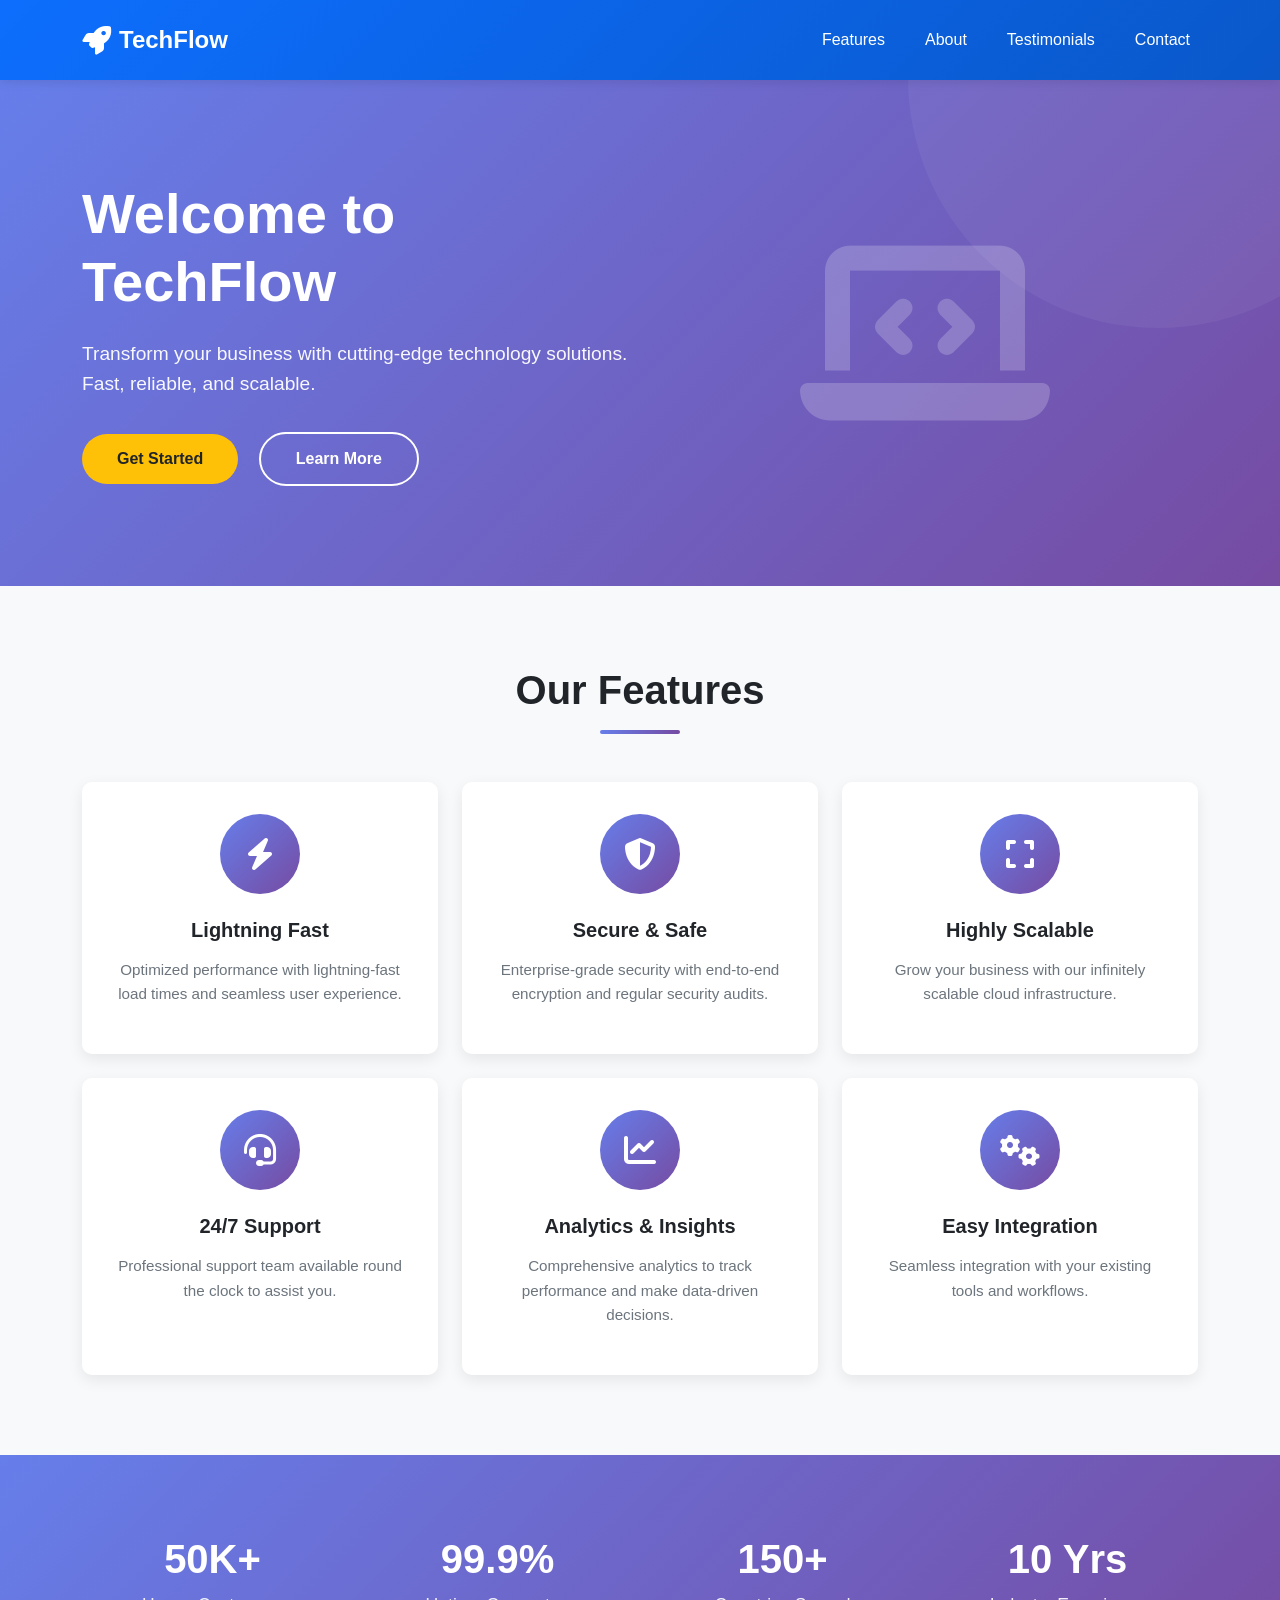
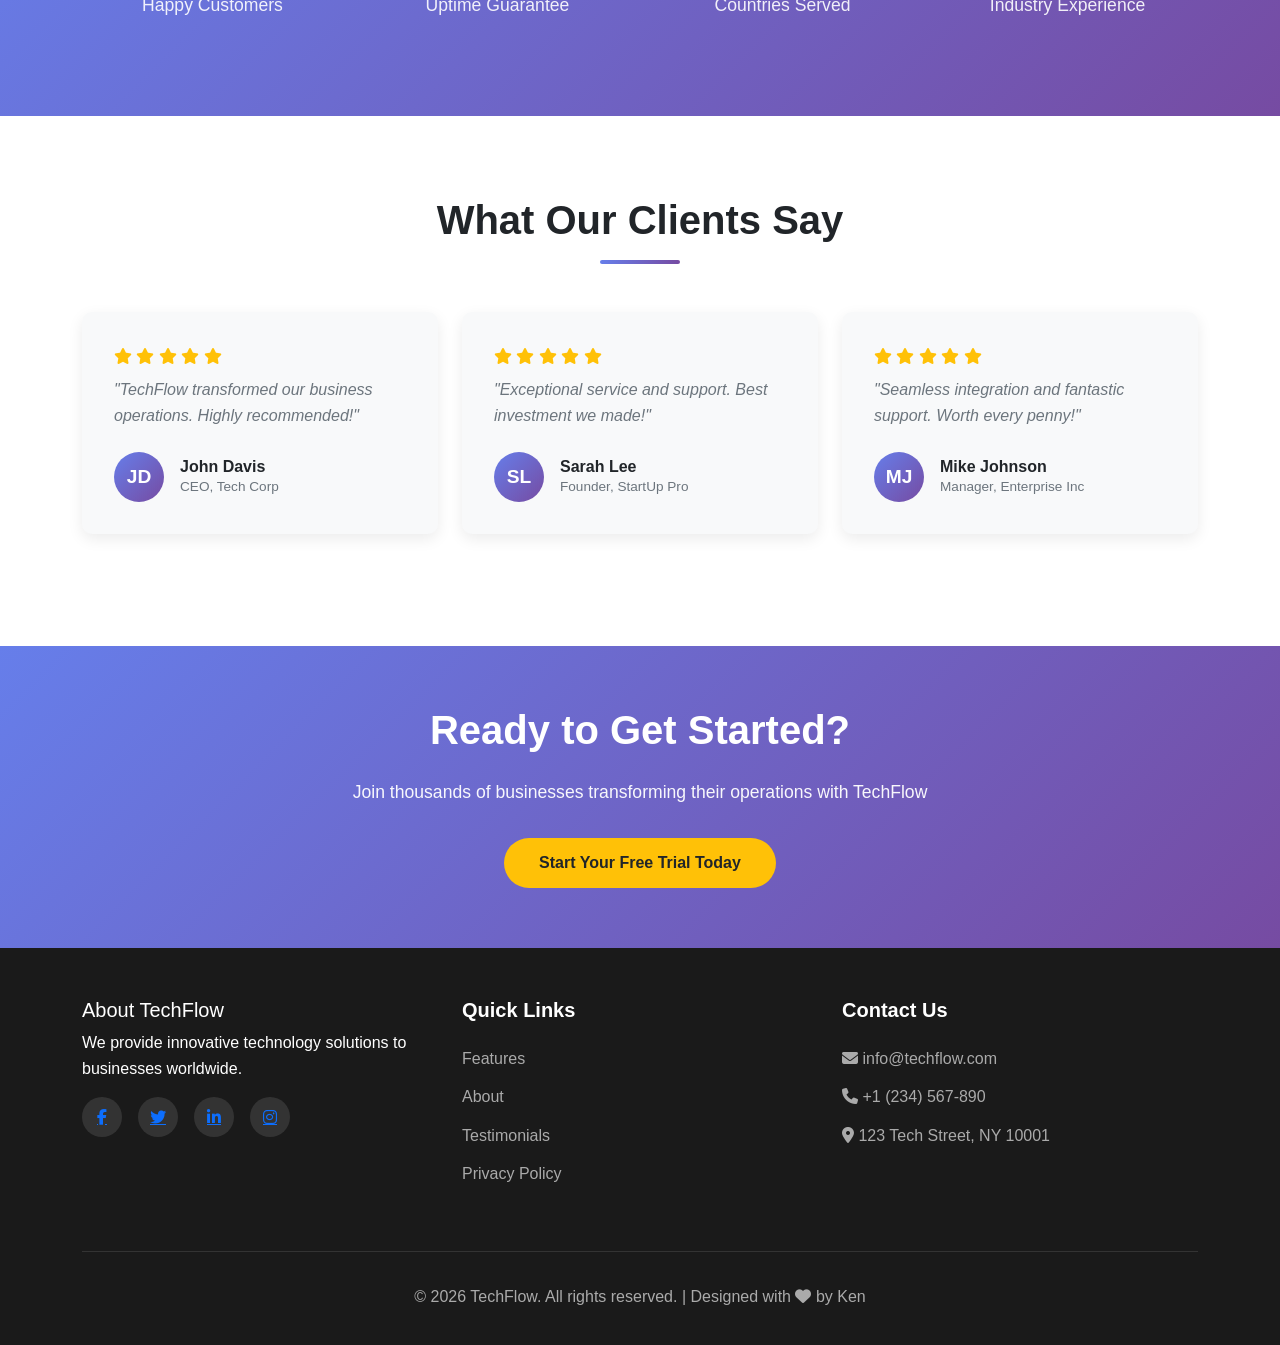
==== landingpage.html @ 67d194b6 "prac4" ====
<!DOCTYPE html>
<html lang="en">
<head>
    <meta charset="UTF-8">
    <meta name="viewport" content="width=device-width, initial-scale=1.0">
    <title>TechFlow - Modern Solutions for Your Business</title>
    <!-- Bootstrap 5 CSS -->
    <link href="https://cdn.jsdelivr.net/npm/bootstrap@5.3.0/dist/css/bootstrap.min.css" rel="stylesheet">
    <!-- Font Awesome Icons -->
    <link rel="stylesheet" href="https://cdnjs.cloudflare.com/ajax/libs/font-awesome/6.4.0/css/all.min.css">
    <style>
        :root {
            --primary-color: #0d6efd;
            --secondary-color: #6c757d;
            --success-color: #198754;
            --danger-color: #dc3545;
            --light-bg: #f8f9fa;
            --dark-text: #212529;
        }

        * {
            margin: 0;
            padding: 0;
            box-sizing: border-box;
        }

        body {
            font-family: 'Segoe UI', Tahoma, Geneva, Verdana, sans-serif;
            line-height: 1.6;
            color: var(--dark-text);
        }

        /* Navbar Styling */
        .navbar {
            background: linear-gradient(135deg, var(--primary-color), #0a58ca);
            padding: 1rem 0;
            box-shadow: 0 2px 10px rgba(0, 0, 0, 0.1);
        }

        .navbar-brand {
            font-weight: 700;
            font-size: 1.5rem;
            color: white !important;
            display: flex;
            align-items: center;
            gap: 0.5rem;
        }

        .navbar-brand i {
            font-size: 1.8rem;
        }

        .nav-link {
            color: white !important;
            margin-left: 1.5rem;
            font-weight: 500;
            transition: all 0.3s ease;
            position: relative;
        }

        .nav-link:hover {
            color: #e9ecef !important;
            transform: translateY(-2px);
        }

        .nav-link::after {
            content: '';
            position: absolute;
            bottom: -5px;
            left: 0;
            width: 0;
            height: 2px;
            background-color: #ffc107;
            transition: width 0.3s ease;
        }

        .nav-link:hover::after {
            width: 100%;
        }

        /* Hero Section */
        .hero {
            background: linear-gradient(135deg, #667eea 0%, #764ba2 100%);
            color: white;
            padding: 100px 0;
            position: relative;
            overflow: hidden;
        }

        .hero::before {
            content: '';
            position: absolute;
            top: -50%;
            right: -10%;
            width: 500px;
            height: 500px;
            background: rgba(255, 255, 255, 0.05);
            border-radius: 50%;
        }

        .hero-content {
            position: relative;
            z-index: 1;
        }

        .hero h1 {
            font-size: 3.5rem;
            font-weight: 700;
            margin-bottom: 1.5rem;
            line-height: 1.2;
        }

        .hero p {
            font-size: 1.2rem;
            margin-bottom: 2rem;
            opacity: 0.95;
        }

        .btn-custom {
            padding: 12px 35px;
            font-weight: 600;
            border-radius: 50px;
            transition: all 0.3s ease;
            text-decoration: none;
            display: inline-block;
        }

        .btn-primary-custom {
            background-color: #ffc107;
            color: #212529;
            border: none;
        }

        .btn-primary-custom:hover {
            background-color: #ffb300;
            transform: translateY(-3px);
            box-shadow: 0 10px 25px rgba(255, 193, 7, 0.4);
            color: #212529;
        }

        .btn-secondary-custom {
            background-color: transparent;
            color: white;
            border: 2px solid white;
        }

        .btn-secondary-custom:hover {
            background-color: white;
            color: #667eea;
            transform: translateY(-3px);
        }

        /* Features Section */
        .features {
            padding: 80px 0;
            background-color: var(--light-bg);
        }

        .section-title {
            font-size: 2.5rem;
            font-weight: 700;
            margin-bottom: 3rem;
            text-align: center;
            color: var(--dark-text);
            position: relative;
        }

        .section-title::after {
            content: '';
            display: block;
            width: 80px;
            height: 4px;
            background: linear-gradient(90deg, #667eea, #764ba2);
            margin: 1rem auto 0;
            border-radius: 2px;
        }

        .feature-card {
            background: white;
            padding: 2rem;
            border-radius: 10px;
            text-align: center;
            transition: all 0.3s ease;
            box-shadow: 0 5px 15px rgba(0, 0, 0, 0.08);
            height: 100%;
        }

        .feature-card:hover {
            transform: translateY(-10px);
            box-shadow: 0 20px 40px rgba(0, 0, 0, 0.15);
        }

        .feature-icon {
            width: 80px;
            height: 80px;
            background: linear-gradient(135deg, #667eea, #764ba2);
            border-radius: 50%;
            display: flex;
            align-items: center;
            justify-content: center;
            margin: 0 auto 1.5rem;
            font-size: 2rem;
            color: white;
        }

        .feature-card h5 {
            font-weight: 700;
            margin-bottom: 1rem;
            color: var(--dark-text);
        }

        .feature-card p {
            color: var(--secondary-color);
            font-size: 0.95rem;
        }

        /* Stats Section */
        .stats {
            background: linear-gradient(135deg, #667eea 0%, #764ba2 100%);
            color: white;
            padding: 80px 0;
            text-align: center;
        }

        .stat-item h3 {
            font-size: 2.5rem;
            font-weight: 700;
            margin-bottom: 0.5rem;
        }

        .stat-item p {
            font-size: 1.1rem;
            opacity: 0.9;
        }

        /* Testimonials Section */
        .testimonials {
            padding: 80px 0;
            background-color: white;
        }

        .testimonial-card {
            background: var(--light-bg);
            padding: 2rem;
            border-radius: 10px;
            margin-bottom: 2rem;
            box-shadow: 0 5px 15px rgba(0, 0, 0, 0.08);
            transition: all 0.3s ease;
        }

        .testimonial-card:hover {
            transform: translateX(10px);
        }

        .testimonial-text {
            font-style: italic;
            color: var(--secondary-color);
            margin-bottom: 1.5rem;
        }

        .testimonial-author {
            display: flex;
            align-items: center;
            gap: 1rem;
        }

        .author-avatar {
            width: 50px;
            height: 50px;
            background: linear-gradient(135deg, #667eea, #764ba2);
            border-radius: 50%;
            display: flex;
            align-items: center;
            justify-content: center;
            color: white;
            font-weight: 700;
            font-size: 1.2rem;
        }

        .author-info h6 {
            margin: 0;
            font-weight: 600;
        }

        .author-info p {
            margin: 0;
            font-size: 0.85rem;
            color: var(--secondary-color);
        }

        .stars {
            color: #ffc107;
            margin-bottom: 0.5rem;
        }

        /* CTA Section */
        .cta-section {
            background: linear-gradient(135deg, #667eea 0%, #764ba2 100%);
            color: white;
            padding: 60px 0;
            text-align: center;
        }

        .cta-section h2 {
            font-size: 2.5rem;
            margin-bottom: 1.5rem;
            font-weight: 700;
        }

        .cta-section p {
            font-size: 1.1rem;
            margin-bottom: 2rem;
            opacity: 0.95;
        }

        /* Footer */
        footer {
            background-color: #1a1a1a;
            color: white;
            padding: 50px 0 20px;
        }

        .footer-content h5 {
            font-weight: 700;
            margin-bottom: 1.5rem;
        }

        .footer-content ul {
            list-style: none;
            padding: 0;
        }

        .footer-content ul li {
            margin-bottom: 0.8rem;
        }

        .footer-content a {
            color: #aaa;
            text-decoration: none;
            transition: color 0.3s ease;
        }

        .footer-content a:hover {
            color: white;
        }

        .social-links {
            display: flex;
            gap: 1rem;
            margin-bottom: 3rem;
        }

        .social-links a {
            width: 40px;
            height: 40px;
            background-color: #333;
            border-radius: 50%;
            display: flex;
            align-items: center;
            justify-content: center;
            transition: all 0.3s ease;
        }

        .social-links a:hover {
            background-color: #667eea;
            transform: translateY(-5px);
        }

        .footer-bottom {
            border-top: 1px solid #333;
            margin-top: 3rem;
            padding-top: 2rem;
            text-align: center;
            color: #aaa;
        }

        /* Responsive */
        @media (max-width: 768px) {
            .hero h1 {
                font-size: 2.2rem;
            }

            .hero p {
                font-size: 1rem;
            }

            .section-title {
                font-size: 2rem;
            }

            .stat-item h3 {
                font-size: 2rem;
            }

            .navbar {
                padding: 0.5rem 0;
            }

            .nav-link {
                margin-left: 0;
            }
        }
    </style>
</head>
<body>
    <!-- Navbar -->
    <nav class="navbar navbar-expand-lg navbar-dark sticky-top">
        <div class="container-lg">
            <a class="navbar-brand" href="#home">
                <i class="fas fa-rocket"></i>
                TechFlow
            </a>
            <button class="navbar-toggler" type="button" data-bs-toggle="collapse" data-bs-target="#navbarNav">
                <span class="navbar-toggler-icon"></span>
            </button>
            <div class="collapse navbar-collapse" id="navbarNav">
                <ul class="navbar-nav ms-auto">
                    <li class="nav-item">
                        <a class="nav-link" href="#features">Features</a>
                    </li>
                    <li class="nav-item">
                        <a class="nav-link" href="#about">About</a>
                    </li>
                    <li class="nav-item">
                        <a class="nav-link" href="#testimonials">Testimonials</a>
                    </li>
                    <li class="nav-item">
                        <a class="nav-link" href="#contact">Contact</a>
                    </li>
                </ul>
            </div>
        </div>
    </nav>

    <!-- Hero Section -->
    <section class="hero" id="home">
        <div class="container-lg">
            <div class="row align-items-center">
                <div class="col-lg-6 hero-content">
                    <h1>Welcome to TechFlow</h1>
                    <p>Transform your business with cutting-edge technology solutions. Fast, reliable, and scalable.</p>
                    <div>
                        <a href="#contact" class="btn-custom btn-primary-custom">Get Started</a>
                        <a href="#features" class="btn-custom btn-secondary-custom ms-3">Learn More</a>
                    </div>
                </div>
                <div class="col-lg-6 text-center">
                    <i class="fas fa-laptop-code" style="font-size: 200px; opacity: 0.2;"></i>
                </div>
            </div>
        </div>
    </section>

    <!-- Features Section -->
    <section class="features" id="features">
        <div class="container-lg">
            <h2 class="section-title">Our Features</h2>
            <div class="row g-4">
                <div class="col-md-6 col-lg-4">
                    <div class="feature-card">
                        <div class="feature-icon">
                            <i class="fas fa-bolt"></i>
                        </div>
                        <h5>Lightning Fast</h5>
                        <p>Optimized performance with lightning-fast load times and seamless user experience.</p>
                    </div>
                </div>
                <div class="col-md-6 col-lg-4">
                    <div class="feature-card">
                        <div class="feature-icon">
                            <i class="fas fa-shield-alt"></i>
                        </div>
                        <h5>Secure & Safe</h5>
                        <p>Enterprise-grade security with end-to-end encryption and regular security audits.</p>
                    </div>
                </div>
                <div class="col-md-6 col-lg-4">
                    <div class="feature-card">
                        <div class="feature-icon">
                            <i class="fas fa-expand"></i>
                        </div>
                        <h5>Highly Scalable</h5>
                        <p>Grow your business with our infinitely scalable cloud infrastructure.</p>
                    </div>
                </div>
                <div class="col-md-6 col-lg-4">
                    <div class="feature-card">
                        <div class="feature-icon">
                            <i class="fas fa-headset"></i>
                        </div>
                        <h5>24/7 Support</h5>
                        <p>Professional support team available round the clock to assist you.</p>
                    </div>
                </div>
                <div class="col-md-6 col-lg-4">
                    <div class="feature-card">
                        <div class="feature-icon">
                            <i class="fas fa-chart-line"></i>
                        </div>
                        <h5>Analytics & Insights</h5>
                        <p>Comprehensive analytics to track performance and make data-driven decisions.</p>
                    </div>
                </div>
                <div class="col-md-6 col-lg-4">
                    <div class="feature-card">
                        <div class="feature-icon">
                            <i class="fas fa-cogs"></i>
                        </div>
                        <h5>Easy Integration</h5>
                        <p>Seamless integration with your existing tools and workflows.</p>
                    </div>
                </div>
            </div>
        </div>
    </section>

    <!-- Stats Section -->
    <section class="stats" id="about">
        <div class="container-lg">
            <div class="row g-4">
                <div class="col-md-6 col-lg-3">
                    <div class="stat-item">
                        <h3>50K+</h3>
                        <p>Happy Customers</p>
                    </div>
                </div>
                <div class="col-md-6 col-lg-3">
                    <div class="stat-item">
                        <h3>99.9%</h3>
                        <p>Uptime Guarantee</p>
                    </div>
                </div>
                <div class="col-md-6 col-lg-3">
                    <div class="stat-item">
                        <h3>150+</h3>
                        <p>Countries Served</p>
                    </div>
                </div>
                <div class="col-md-6 col-lg-3">
                    <div class="stat-item">
                        <h3>10 Yrs</h3>
                        <p>Industry Experience</p>
                    </div>
                </div>
            </div>
        </div>
    </section>

    <!-- Testimonials Section -->
    <section class="testimonials" id="testimonials">
        <div class="container-lg">
            <h2 class="section-title">What Our Clients Say</h2>
            <div class="row g-4">
                <div class="col-md-6 col-lg-4">
                    <div class="testimonial-card">
                        <div class="stars">
                            <i class="fas fa-star"></i>
                            <i class="fas fa-star"></i>
                            <i class="fas fa-star"></i>
                            <i class="fas fa-star"></i>
                            <i class="fas fa-star"></i>
                        </div>
                        <p class="testimonial-text">"TechFlow transformed our business operations. Highly recommended!"</p>
                        <div class="testimonial-author">
                            <div class="author-avatar">JD</div>
                            <div class="author-info">
                                <h6>John Davis</h6>
                                <p>CEO, Tech Corp</p>
                            </div>
                        </div>
                    </div>
                </div>
                <div class="col-md-6 col-lg-4">
                    <div class="testimonial-card">
                        <div class="stars">
                            <i class="fas fa-star"></i>
                            <i class="fas fa-star"></i>
                            <i class="fas fa-star"></i>
                            <i class="fas fa-star"></i>
                            <i class="fas fa-star"></i>
                        </div>
                        <p class="testimonial-text">"Exceptional service and support. Best investment we made!"</p>
                        <div class="testimonial-author">
                            <div class="author-avatar">SL</div>
                            <div class="author-info">
                                <h6>Sarah Lee</h6>
                                <p>Founder, StartUp Pro</p>
                            </div>
                        </div>
                    </div>
                </div>
                <div class="col-md-6 col-lg-4">
                    <div class="testimonial-card">
                        <div class="stars">
                            <i class="fas fa-star"></i>
                            <i class="fas fa-star"></i>
                            <i class="fas fa-star"></i>
                            <i class="fas fa-star"></i>
                            <i class="fas fa-star"></i>
                        </div>
                        <p class="testimonial-text">"Seamless integration and fantastic support. Worth every penny!"</p>
                        <div class="testimonial-author">
                            <div class="author-avatar">MJ</div>
                            <div class="author-info">
                                <h6>Mike Johnson</h6>
                                <p>Manager, Enterprise Inc</p>
                            </div>
                        </div>
                    </div>
                </div>
            </div>
        </div>
    </section>

    <!-- CTA Section -->
    <section class="cta-section">
        <div class="container-lg">
            <h2>Ready to Get Started?</h2>
            <p>Join thousands of businesses transforming their operations with TechFlow</p>
            <a href="#contact" class="btn-custom btn-primary-custom">Start Your Free Trial Today</a>
        </div>
    </section>

    <!-- Footer -->
    <footer id="contact">
        <div class="container-lg">
            <div class="row mb-5">
                <div class="col-md-4">
                    <h5>About TechFlow</h5>
                    <p>We provide innovative technology solutions to businesses worldwide.</p>
                    <div class="social-links">
                        <a href="#"><i class="fab fa-facebook-f"></i></a>
                        <a href="#"><i class="fab fa-twitter"></i></a>
                        <a href="#"><i class="fab fa-linkedin-in"></i></a>
                        <a href="#"><i class="fab fa-instagram"></i></a>
                    </div>
                </div>
                <div class="col-md-4">
                    <div class="footer-content">
                        <h5>Quick Links</h5>
                        <ul>
                            <li><a href="#features">Features</a></li>
                            <li><a href="#about">About</a></li>
                            <li><a href="#testimonials">Testimonials</a></li>
                            <li><a href="#">Privacy Policy</a></li>
                        </ul>
                    </div>
                </div>
                <div class="col-md-4">
                    <div class="footer-content">
                        <h5>Contact Us</h5>
                        <ul>
                            <li><a href="mailto:info@techflow.com"><i class="fas fa-envelope"></i> info@techflow.com</a></li>
                            <li><a href="tel:+1234567890"><i class="fas fa-phone"></i> +1 (234) 567-890</a></li>
                            <li><a href="#"><i class="fas fa-map-marker-alt"></i> 123 Tech Street, NY 10001</a></li>
                        </ul>
                    </div>
                </div>
            </div>
            <div class="footer-bottom">
                <p>&copy; 2026 TechFlow. All rights reserved. | Designed with <i class="fas fa-heart"></i> by Ken</p>
            </div>
        </div>
    </footer>

    <!-- Bootstrap 5 JS -->
    <script src="https://cdn.jsdelivr.net/npm/bootstrap@5.3.0/dist/js/bootstrap.bundle.min.js"></script>
    
    <script>
        // Smooth scrolling for anchor links
        document.querySelectorAll('a[href^="#"]').forEach(anchor => {
            anchor.addEventListener('click', function (e) {
                e.preventDefault();
                const target = document.querySelector(this.getAttribute('href'));
                if (target) {
                    target.scrollIntoView({
                        behavior: 'smooth',
                        block: 'start'
                    });
                }
            });
        });

        // Add animation on scroll
        const observerOptions = {
            threshold: 0.1,
            rootMargin: '0px 0px -100px 0px'
        };

        const observer = new IntersectionObserver(function(entries) {
            entries.forEach(entry => {
                if (entry.isIntersecting) {
                    entry.target.style.animation = 'fadeInUp 0.6s ease forwards';
                }
            });
        }, observerOptions);

        document.querySelectorAll('.feature-card, .testimonial-card').forEach(el => {
            observer.observe(el);
        });

        // Add keyframe animation
        const style = document.createElement('style');
        style.textContent = `
            @keyframes fadeInUp {
                from {
                    opacity: 0;
                    transform: translateY(30px);
                }
                to {
                    opacity: 1;
                    transform: translateY(0);
                }
            }
        `;
        document.head.appendChild(style);
    </script>
</body>
</html>
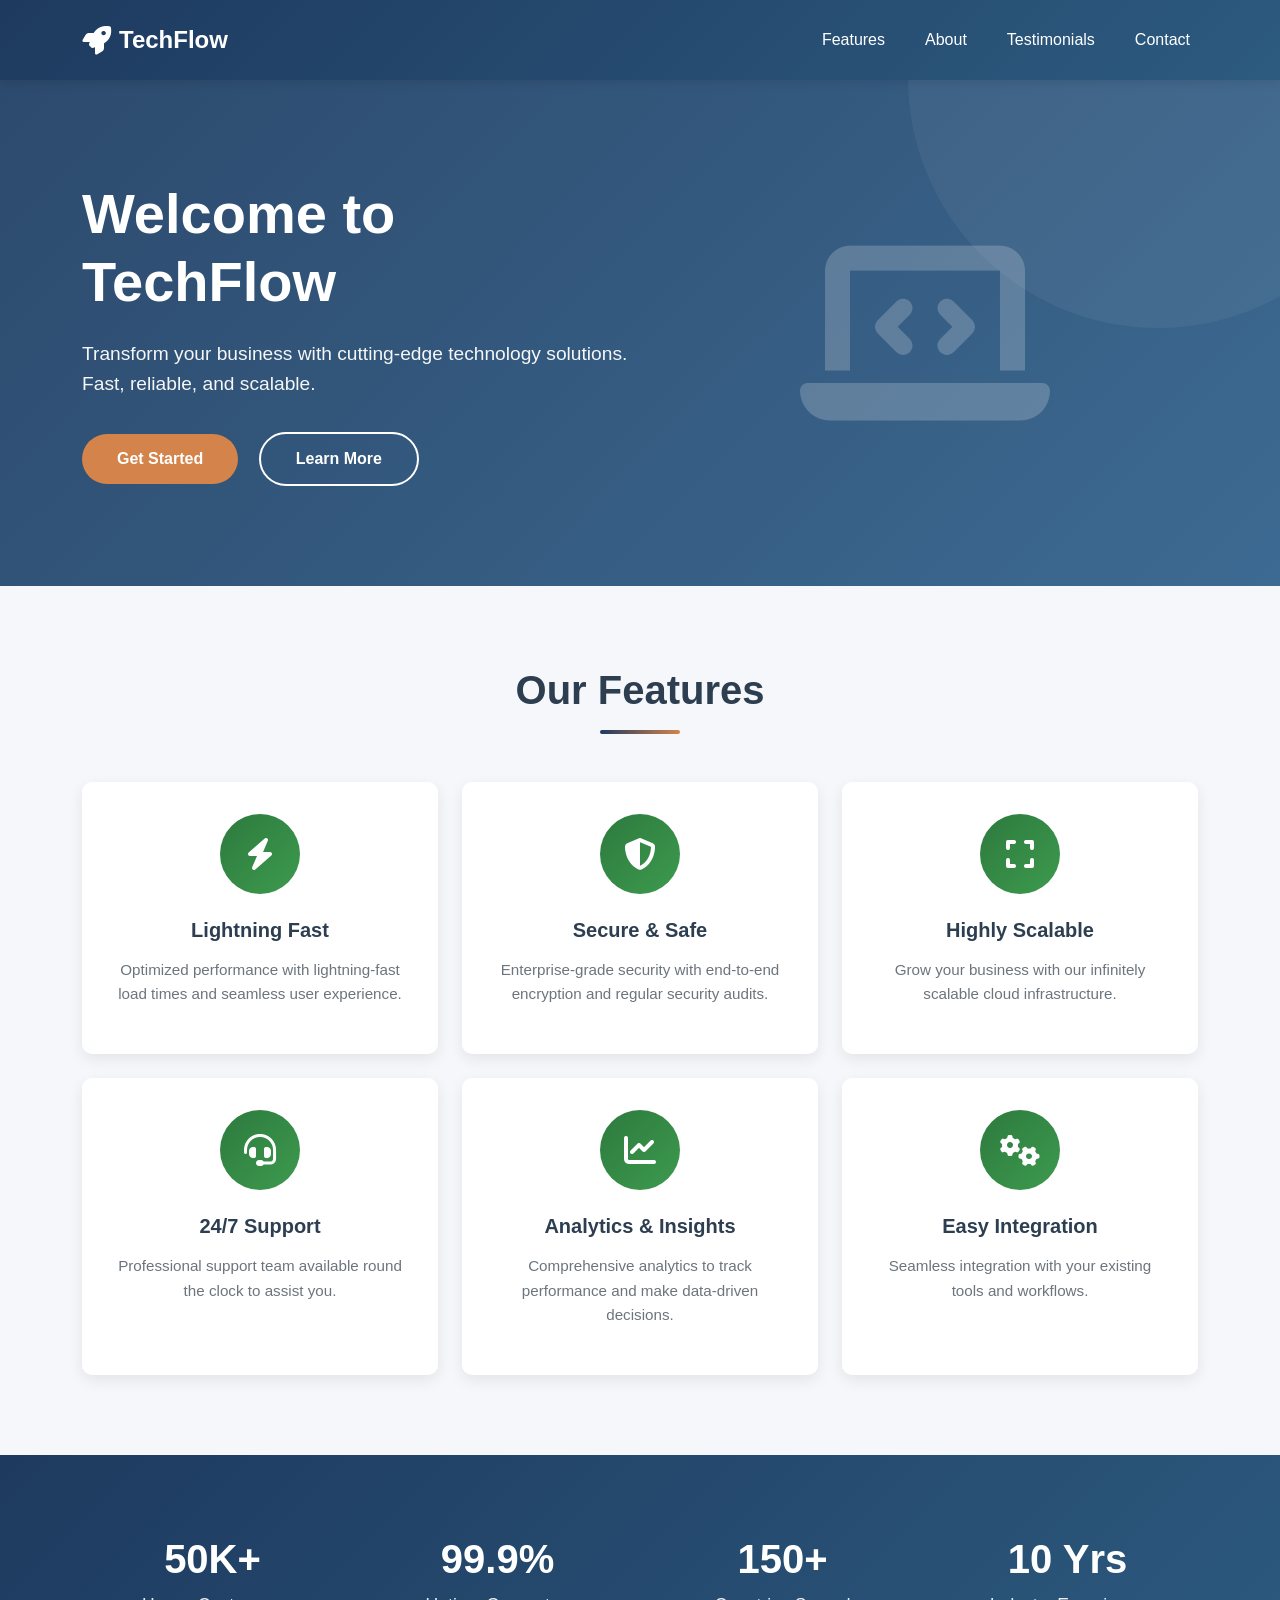
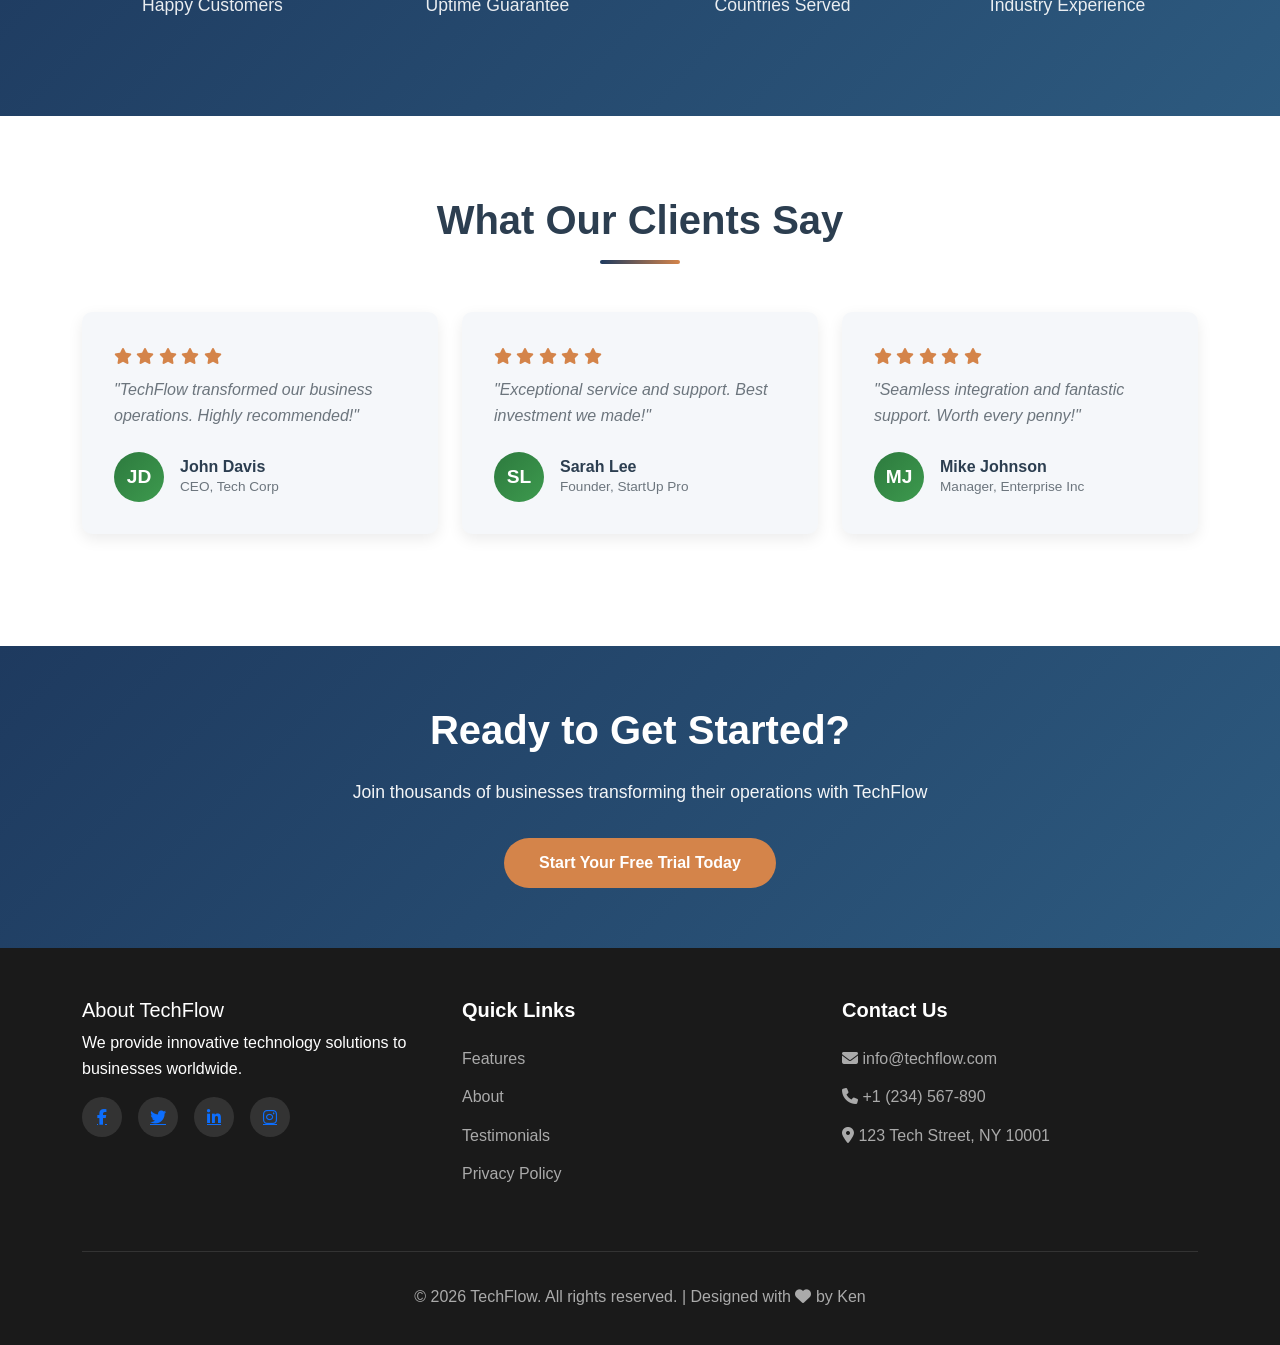
==== commit b8233ccc: "prac4updated" ====
--- a/landingpage.html
+++ b/landingpage.html
@@ -10,12 +10,13 @@
     <link rel="stylesheet" href="https://cdnjs.cloudflare.com/ajax/libs/font-awesome/6.4.0/css/all.min.css">
     <style>
         :root {
-            --primary-color: #0d6efd;
+            --primary-color: #1e3a5f;
             --secondary-color: #6c757d;
-            --success-color: #198754;
-            --danger-color: #dc3545;
-            --light-bg: #f8f9fa;
-            --dark-text: #212529;
+            --success-color: #2d7a3e;
+            --danger-color: #c85a4a;
+            --light-bg: #f5f7fa;
+            --dark-text: #2c3e50;
+            --accent-color: #d4844a;
         }
 
         * {
@@ -32,7 +33,7 @@
 
         /* Navbar Styling */
         .navbar {
-            background: linear-gradient(135deg, var(--primary-color), #0a58ca);
+            background: linear-gradient(135deg, #1e3a5f, #2d5a7f);
             padding: 1rem 0;
             box-shadow: 0 2px 10px rgba(0, 0, 0, 0.1);
         }
@@ -80,7 +81,7 @@
 
         /* Hero Section */
         .hero {
-            background: linear-gradient(135deg, #667eea 0%, #764ba2 100%);
+            background: linear-gradient(135deg, #2c4a6d, #3d6a92);
             color: white;
             padding: 100px 0;
             position: relative;
@@ -126,16 +127,16 @@
         }
 
         .btn-primary-custom {
-            background-color: #ffc107;
-            color: #212529;
+            background-color: #d4844a;
+            color: white;
             border: none;
         }
 
         .btn-primary-custom:hover {
-            background-color: #ffb300;
+            background-color: #c25d2c;
             transform: translateY(-3px);
-            box-shadow: 0 10px 25px rgba(255, 193, 7, 0.4);
-            color: #212529;
+            box-shadow: 0 10px 25px rgba(212, 132, 74, 0.4);
+            color: white;
         }
 
         .btn-secondary-custom {
@@ -170,7 +171,7 @@
             display: block;
             width: 80px;
             height: 4px;
-            background: linear-gradient(90deg, #667eea, #764ba2);
+            background: linear-gradient(90deg, #1e3a5f, #d4844a);
             margin: 1rem auto 0;
             border-radius: 2px;
         }
@@ -193,7 +194,7 @@
         .feature-icon {
             width: 80px;
             height: 80px;
-            background: linear-gradient(135deg, #667eea, #764ba2);
+            background: linear-gradient(135deg, #2d7a3e, #3d9a4e);
             border-radius: 50%;
             display: flex;
             align-items: center;
@@ -216,7 +217,7 @@
 
         /* Stats Section */
         .stats {
-            background: linear-gradient(135deg, #667eea 0%, #764ba2 100%);
+            background: linear-gradient(135deg, #1e3a5f, #2d5a7f);
             color: white;
             padding: 80px 0;
             text-align: center;
@@ -267,7 +268,7 @@
         .author-avatar {
             width: 50px;
             height: 50px;
-            background: linear-gradient(135deg, #667eea, #764ba2);
+            background: linear-gradient(135deg, #2d7a3e, #3d9a4e);
             border-radius: 50%;
             display: flex;
             align-items: center;
@@ -289,13 +290,13 @@
         }
 
         .stars {
-            color: #ffc107;
+            color: #d4844a;
             margin-bottom: 0.5rem;
         }
 
         /* CTA Section */
         .cta-section {
-            background: linear-gradient(135deg, #667eea 0%, #764ba2 100%);
+            background: linear-gradient(135deg, #1e3a5f, #2d5a7f);
             color: white;
             padding: 60px 0;
             text-align: center;
@@ -362,7 +363,7 @@
         }
 
         .social-links a:hover {
-            background-color: #667eea;
+            background-color: #2d7a3e;
             transform: translateY(-5px);
         }
 
